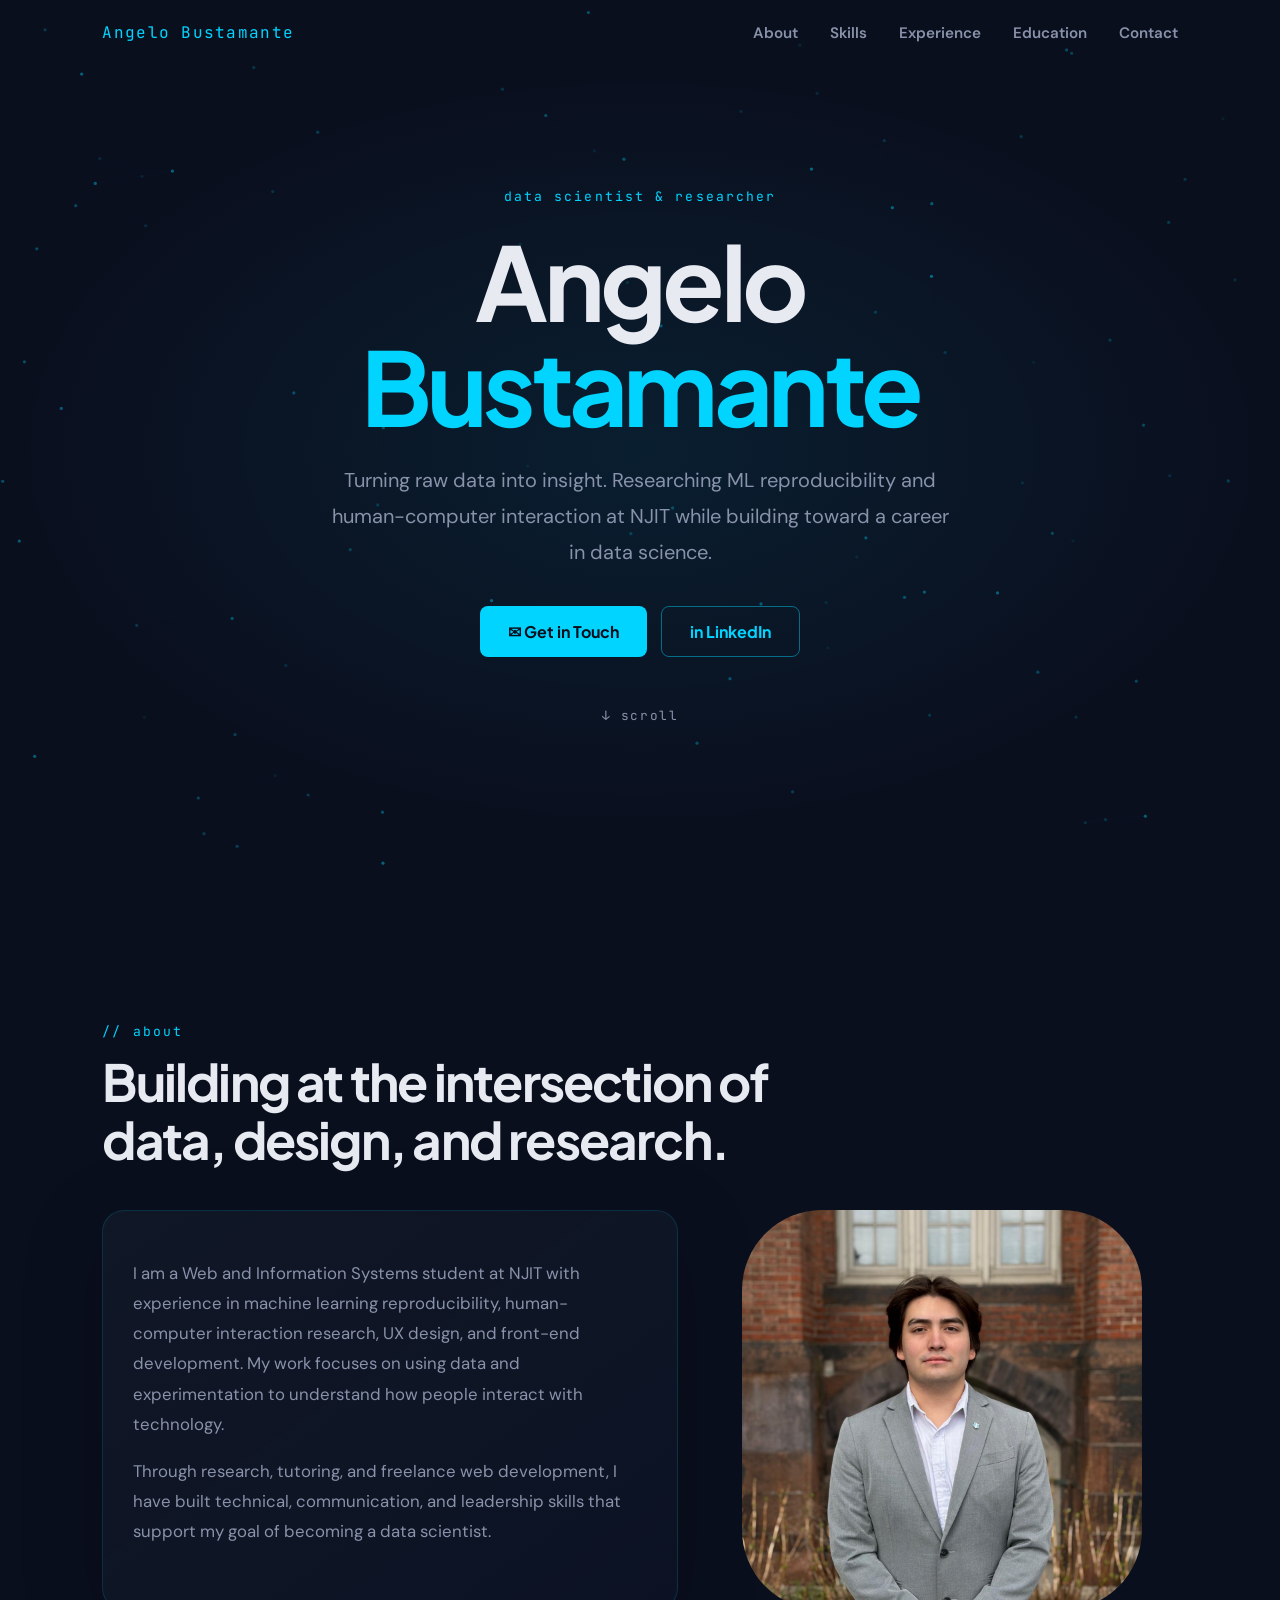
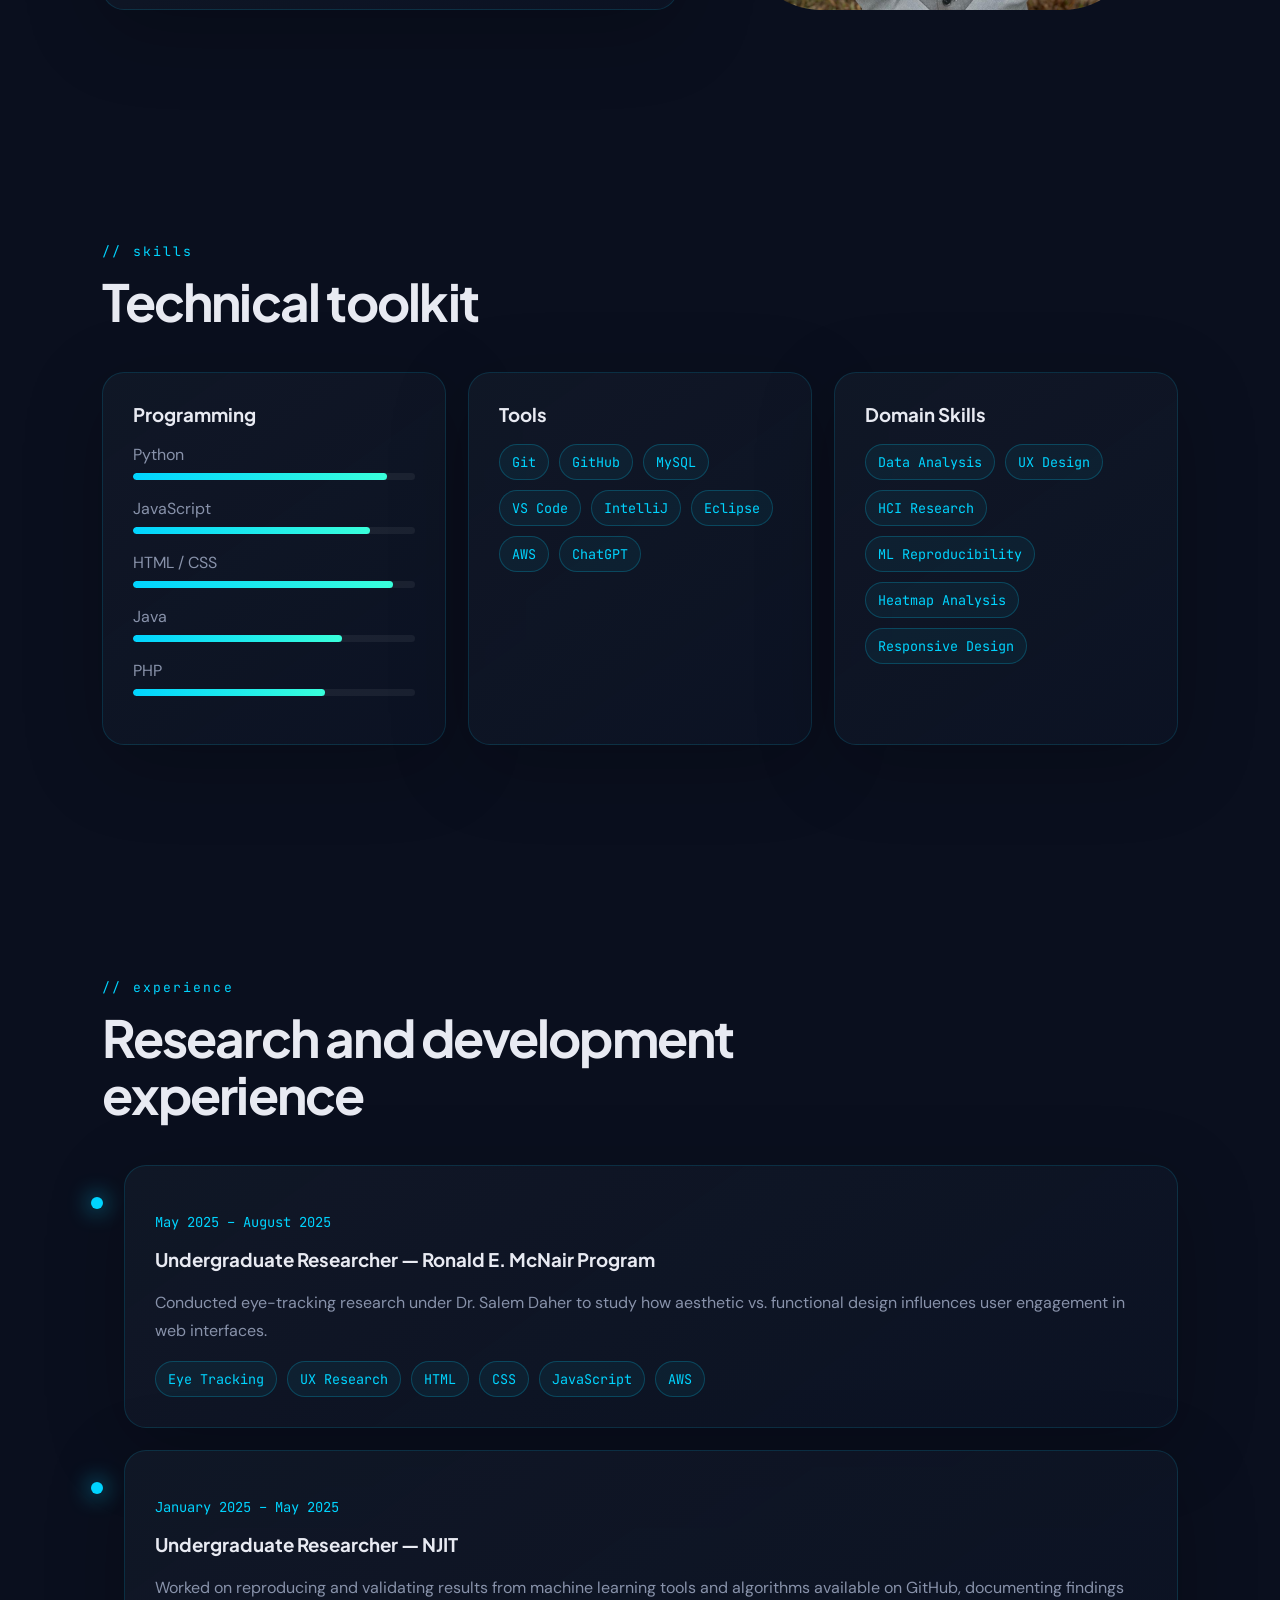
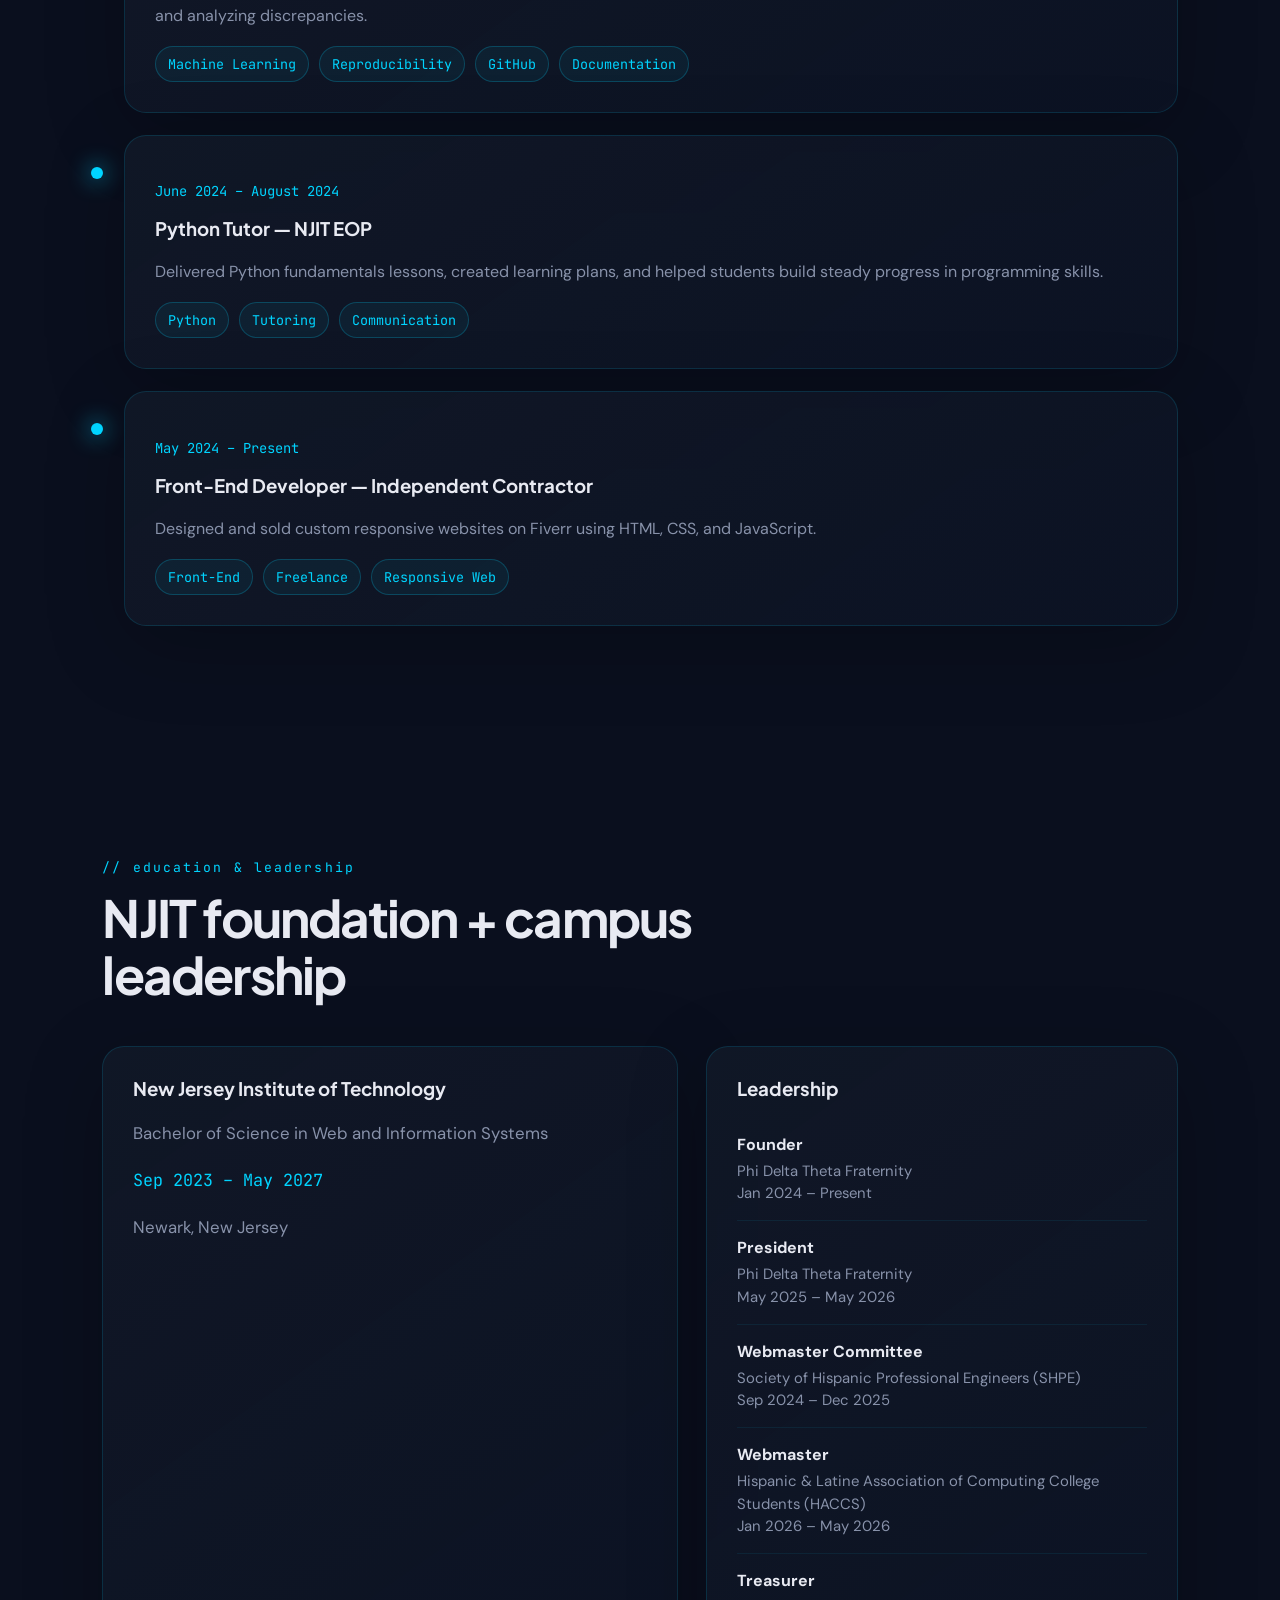
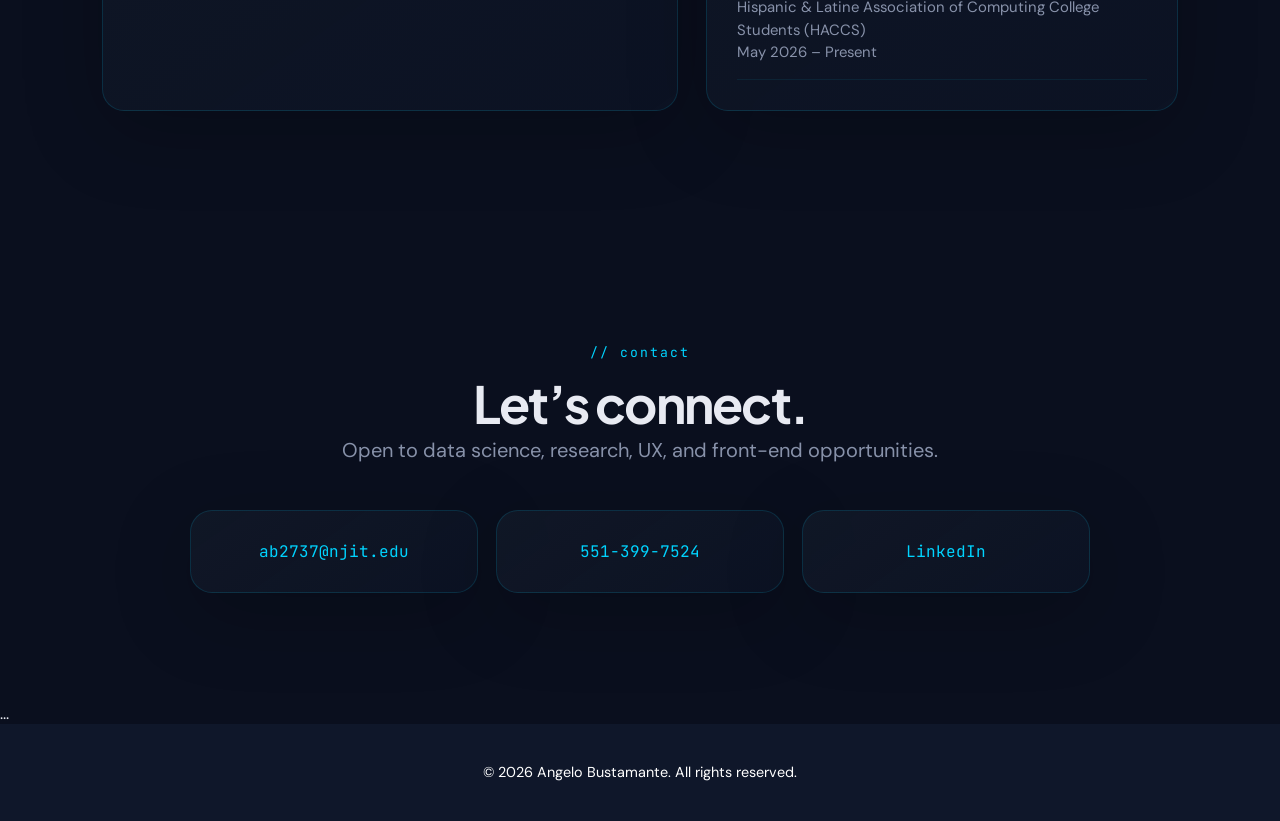
==== angelo_portfolio_code/index.html @ f9f96a9b "first commit" ====
<!DOCTYPE html>
<html lang="en">
<head>
  <meta charset="UTF-8" />
  <meta name="viewport" content="width=device-width, initial-scale=1.0" />
  <title>Angelo Bustamante | Data Scientist Portfolio</title>
  <link rel="preconnect" href="https://fonts.googleapis.com">
  <link rel="preconnect" href="https://fonts.gstatic.com" crossorigin>
  <link href="https://fonts.googleapis.com/css2?family=DM+Sans:wght@300;400;500;600;700&family=JetBrains+Mono:wght@400;500;600&family=Plus+Jakarta+Sans:wght@600;700;800&display=swap" rel="stylesheet">
  <link rel="stylesheet" href="styles.css" />
</head>
<body>
  <nav class="navbar" id="navbar">
    <a href="#home" class="logo">Angelo Bustamante</a>
    <button class="menu-toggle" id="menuToggle" aria-label="Open menu">☰</button>
    <div class="nav-links" id="navLinks">
      <a href="#about">About</a>
      <a href="#skills">Skills</a>
      <a href="#experience">Experience</a>
      <a href="#education">Education</a>
      <a href="#contact">Contact</a>
    </div>
  </nav>

  <main>
    <section class="hero" id="home">
      <canvas id="particleCanvas"></canvas>
      <div class="hero-glow"></div>
      <div class="hero-content">
        <p class="eyebrow">Data Scientist & Researcher</p>
        <h1>Angelo <span>Bustamante</span></h1>
        <p class="hero-text">
          Turning raw data into insight. Researching ML reproducibility and human-computer interaction at NJIT while building toward a career in data science.
        </p>
        <div class="hero-actions">
          <a href="mailto:ab2737@njit.edu" class="btn primary">✉ Get in Touch</a>
          <a href="https://linkedin.com/in/angelobustamante" target="_blank" class="btn secondary">in LinkedIn</a>
        </div>
        <a class="scroll-link" href="#about">↓ scroll</a>
      </div>
    </section>

    <section class="section" id="about">
      <div class="section-heading">
        <p class="eyebrow">// about</p>
        <h2>Building at the intersection of data, design, and research.</h2>
      </div>
      <div class="about-grid">
        <div class="glass-card">
          <p>
            I am a Web and Information Systems student at NJIT with experience in machine learning reproducibility, human-computer interaction research, UX design, and front-end development. My work focuses on using data and experimentation to understand how people interact with technology.
          </p>
          <p>
            Through research, tutoring, and freelance web development, I have built technical, communication, and leadership skills that support my goal of becoming a data scientist.
          </p>
        </div>
        <div class="radar-card">
          <img class="headshot" src="images/AngeloBustamanteheadshot.jpeg" alt="Angelo Bustamante">
          </div>
        </div>
      </div>
    </section>

    <section class="section" id="skills">
      <div class="section-heading">
        <p class="eyebrow">// skills</p>
        <h2>Technical toolkit</h2>
      </div>
      <div class="skills-grid">
        <article class="glass-card skill-card">
          <h3>Programming</h3>
          <div class="skill"><span>Python</span><div><i style="width:90%"></i></div></div>
          <div class="skill"><span>JavaScript</span><div><i style="width:84%"></i></div></div>
          <div class="skill"><span>HTML / CSS</span><div><i style="width:92%"></i></div></div>
          <div class="skill"><span>Java</span><div><i style="width:74%"></i></div></div>
          <div class="skill"><span>PHP</span><div><i style="width:68%"></i></div></div>
        </article>
        <article class="glass-card skill-card">
          <h3>Tools</h3>
          <div class="tags">
            <span>Git</span><span>GitHub</span><span>MySQL</span><span>VS Code</span><span>IntelliJ</span><span>Eclipse</span><span>AWS</span><span>ChatGPT</span>
          </div>
        </article>
        <article class="glass-card skill-card">
          <h3>Domain Skills</h3>
          <div class="tags">
            <span>Data Analysis</span><span>UX Design</span><span>HCI Research</span><span>ML Reproducibility</span><span>Heatmap Analysis</span><span>Responsive Design</span>
          </div>
        </article>
      </div>
    </section>

    <section class="section" id="experience">
      <div class="section-heading">
        <p class="eyebrow">// experience</p>
        <h2>Research and development experience</h2>
      </div>
      <div class="timeline">
        <article class="timeline-item">
          <p class="date">May 2025 – August 2025</p>
          <h3>Undergraduate Researcher — Ronald E. McNair Program</h3>
          <p>Conducted eye-tracking research under Dr. Salem Daher to study how aesthetic vs. functional design influences user engagement in web interfaces.</p>
          <div class="tags"><span>Eye Tracking</span><span>UX Research</span><span>HTML</span><span>CSS</span><span>JavaScript</span><span>AWS</span></div>
        </article>
        <article class="timeline-item">
          <p class="date">January 2025 – May 2025</p>
          <h3>Undergraduate Researcher — NJIT</h3>
          <p>Worked on reproducing and validating results from machine learning tools and algorithms available on GitHub, documenting findings and analyzing discrepancies.</p>
          <div class="tags"><span>Machine Learning</span><span>Reproducibility</span><span>GitHub</span><span>Documentation</span></div>
        </article>
        <article class="timeline-item">
          <p class="date">June 2024 – August 2024</p>
          <h3>Python Tutor — NJIT EOP</h3>
          <p>Delivered Python fundamentals lessons, created learning plans, and helped students build steady progress in programming skills.</p>
          <div class="tags"><span>Python</span><span>Tutoring</span><span>Communication</span></div>
        </article>
        <article class="timeline-item">
          <p class="date">May 2024 – Present</p>
          <h3>Front-End Developer — Independent Contractor</h3>
          <p>Designed and sold custom responsive websites on Fiverr using HTML, CSS, and JavaScript.</p>
          <div class="tags"><span>Front-End</span><span>Freelance</span><span>Responsive Web</span></div>
        </article>
      </div>
    </section>

    <section class="section" id="education">
      <div class="section-heading">
        <p class="eyebrow">// education & leadership</p>
        <h2>NJIT foundation + campus leadership</h2>
      </div>
      <div class="edu-grid">
        <article class="glass-card">
          <h3>New Jersey Institute of Technology</h3>
          <p class="muted">Bachelor of Science in Web and Information Systems</p>
          <p class="date">Sep 2023 – May 2027</p>
          <p class="muted">Newark, New Jersey</p>
        </article>
        <article class="glass-card leadership-card">
          <h3>Leadership</h3>
          <div class="leader"><b>Founder</b><span>Phi Delta Theta Fraternity  <br>Jan 2024 – Present</span></div>
          <div class="leader"><b>President</b><span>Phi Delta Theta Fraternity <br>May 2025 – May 2026</span></div>
          <div class="leader"><b>Webmaster Committee</b><span>Society of Hispanic Professional Engineers (SHPE)  <br>Sep 2024 – Dec 2025</span></div>
          <div class="leader"><b>Webmaster</b><span>Hispanic & Latine Association of Computing College Students (HACCS) <br>Jan 2026 – May 2026</span></div>
          <div class="leader"><b>Treasurer</b><span>Hispanic & Latine Association of Computing College Students (HACCS)  <br>May 2026 – Present</span></div>
        </article>
      </div>
    </section>

    <section class="section contact" id="contact">
      <div class="section-heading center">
        <p class="eyebrow">// contact</p>
        <h2>Let’s connect.</h2>
        <p class="hero-text">Open to data science, research, UX, and front-end opportunities.</p>
      </div>
      <div class="contact-grid">
        <a class="contact-card" href="mailto:ab2737@njit.edu">ab2737@njit.edu</a>
        <a class="contact-card" href="tel:5513997524">551-399-7524</a>
        <a class="contact-card" href="https://linkedin.com/in/angelobustamante" target="_blank">LinkedIn</a>
      </div>
    </section>
  </main>
  <section id="contact">
  ...
</section>

<footer class="footer">
  <p>© 2026 Angelo Bustamante. All rights reserved.</p>
</footer>


  <script src="script.js"></script>
</body>
</html>
---- angelo_portfolio_code/styles.css ----
:root {
  --bg: #0a0f1e;
  --panel: #111827;
  --panel2: #0d1425;
  --text: #e8eaf2;
  --muted: #8892aa;
  --cyan: #00d4ff;
  --border: rgba(0, 212, 255, 0.14);
  --glow: rgba(0, 212, 255, 0.18);
}
* { box-sizing: border-box; }
html { scroll-behavior: smooth; }
body {
  margin: 0;
  background: var(--bg);
  color: var(--text);
  font-family: "DM Sans", sans-serif;
}
a { color: inherit; text-decoration: none; }
.navbar {
  position: fixed;
  top: 0; left: 0; right: 0;
  z-index: 100;
  display: flex;
  align-items: center;
  justify-content: space-between;
  padding: 22px 8%;
  transition: 0.25s ease;
}
.navbar.scrolled {
  background: rgba(10, 15, 30, 0.9);
  backdrop-filter: blur(14px);
  border-bottom: 1px solid var(--border);
}
.logo {
  color: var(--cyan);
  font-family: "JetBrains Mono", monospace;
  letter-spacing: 0.08em;
}
.nav-links { display: flex; gap: 32px; }
.nav-links a {
  color: var(--muted);
  font-weight: 600;
  font-size: 0.95rem;
  transition: color 0.2s;
}
.nav-links a:hover { color: var(--cyan); }
.menu-toggle {
  display: none;
  background: transparent;
  border: 0;
  color: var(--cyan);
  font-size: 1.6rem;
}
.hero {
  min-height: 100vh;
  display: grid;
  place-items: center;
  position: relative;
  overflow: hidden;
}
#particleCanvas { position: absolute; inset: 0; width: 100%; height: 100%; opacity: 0.75; }
.hero-glow {
  position: absolute; inset: 0;
  background: radial-gradient(ellipse 70% 60% at 50% 50%, rgba(0,212,255,0.08), transparent 70%);
}
.hero-content {
  position: relative;
  z-index: 2;
  text-align: center;
  padding: 0 22px;
  max-width: 880px;
}
.eyebrow {
  font-family: "JetBrains Mono", monospace;
  color: var(--cyan);
  font-size: 0.82rem;
  letter-spacing: 0.16em;
  text-transform: lowercase;
}
h1, h2, h3 { font-family: "Plus Jakarta Sans", sans-serif; margin: 0; }
h1 {
  font-size: clamp(3rem, 8vw, 6.8rem);
  line-height: 1.02;
  letter-spacing: -0.045em;
  margin: 24px 0;
}
h1 span { color: var(--cyan); display: block; }
.hero-text {
  color: var(--muted);
  font-size: clamp(1rem, 2.2vw, 1.25rem);
  line-height: 1.8;
  max-width: 620px;
  margin: 0 auto 36px;
}
.hero-actions { display: flex; justify-content: center; gap: 14px; flex-wrap: wrap; }
.btn {
  display: inline-flex;
  align-items: center;
  justify-content: center;
  gap: 8px;
  padding: 14px 28px;
  border-radius: 8px;
  font-family: "Plus Jakarta Sans", sans-serif;
  font-weight: 700;
  transition: 0.2s ease;
}
.btn.primary { background: var(--cyan); color: var(--bg); }
.btn.primary:hover { transform: translateY(-2px); box-shadow: 0 0 30px var(--glow); }
.btn.secondary { border: 1px solid rgba(0,212,255,0.45); color: var(--cyan); }
.btn.secondary:hover { background: rgba(0,212,255,0.08); border-color: var(--cyan); }
.scroll-link {
  display: inline-block;
  margin-top: 50px;
  font-family: "JetBrains Mono", monospace;
  color: var(--muted);
  letter-spacing: 0.12em;
  font-size: 0.8rem;
}
.section { padding: 110px 8%; position: relative; }
.section-heading { max-width: 760px; margin-bottom: 42px; }
.section-heading.center { text-align: center; margin-inline: auto; }
h2 { font-size: clamp(2rem, 4vw, 3.2rem); line-height: 1.12; letter-spacing: -0.035em; }
.about-grid, .edu-grid { display: grid; grid-template-columns: 1.1fr 0.9fr; gap: 28px; align-items: stretch; }
.skills-grid { display: grid; grid-template-columns: repeat(3, 1fr); gap: 22px; }
.glass-card, .timeline-item, .contact-card {
  background: linear-gradient(145deg, rgba(17,24,39,0.92), rgba(13,20,37,0.8));
  border: 1px solid var(--border);
  border-radius: 22px;
  padding: 30px;
  box-shadow: 0 20px 80px rgba(0,0,0,0.22);
}
.glass-card p { color: var(--muted); line-height: 1.8; font-size: 1.05rem; }
.radar-card { display: grid; place-items: center; min-height: 310px; }
.radar {
  position: relative;
  width: 220px; height: 220px;
  border: 1px solid var(--border);
  border-radius: 50%;
  background: radial-gradient(circle, rgba(0,212,255,0.12), transparent 65%);
  box-shadow: inset 0 0 40px rgba(0,212,255,0.08), 0 0 60px rgba(0,212,255,0.08);
}

.skill-card h3, .glass-card h3, .timeline-item h3 { margin-bottom: 18px; }
.skill { margin: 18px 0; }
.skill span { display: flex; justify-content: space-between; color: var(--muted); margin-bottom: 8px; }
.skill div { height: 7px; background: rgba(255,255,255,0.06); border-radius: 999px; overflow: hidden; }
.skill i { display: block; height: 100%; background: linear-gradient(90deg, var(--cyan), #39ffdb); border-radius: 999px; }
.tags { display: flex; flex-wrap: wrap; gap: 10px; }
.tags span {
  border: 1px solid rgba(0,212,255,0.22);
  color: var(--cyan);
  background: rgba(0,212,255,0.06);
  padding: 8px 12px;
  border-radius: 999px;
  font-size: 0.84rem;
  font-family: "JetBrains Mono", monospace;
}
.timeline { position: relative; display: grid; gap: 22px; }
.timeline-item { position: relative; margin-left: 22px; }
.timeline-item:before {
  content: "";
  position: absolute;
  left: -34px; top: 31px;
  width: 12px; height: 12px;
  background: var(--cyan);
  border-radius: 50%;
  box-shadow: 0 0 22px var(--cyan);
}
.timeline-item p { color: var(--muted); line-height: 1.75; }
.date { color: var(--cyan) !important; font-family: "JetBrains Mono", monospace; font-size: 0.86rem; }
.muted { color: var(--muted); }
.leadership-card { display: grid; gap: 16px; }
.leader { display: grid; gap: 5px; padding-bottom: 16px; border-bottom: 1px solid rgba(0,212,255,0.08); }
.leader span { color: var(--muted); font-size: 0.93rem; line-height: 1.5; }
.contact-grid { display: grid; grid-template-columns: repeat(3, 1fr); gap: 18px; max-width: 900px; margin: 0 auto; }
.contact-card { text-align: center; color: var(--cyan); font-family: "JetBrains Mono", monospace; transition: 0.2s ease; }
.contact-card:hover { transform: translateY(-4px); border-color: var(--cyan); box-shadow: 0 0 40px rgba(0,212,255,0.08); }
@media (max-width: 850px) {
  .navbar { padding: 18px 6%; }
  .menu-toggle { display: block; }
  .nav-links {
    display: none;
    position: absolute;
    top: 64px; left: 0; right: 0;
    flex-direction: column;
    gap: 0;
    background: rgba(10,15,30,0.98);
    border-top: 1px solid var(--border);
  }
  .nav-links.open { display: flex; }
  .nav-links a { padding: 18px 6%; border-bottom: 1px solid rgba(0,212,255,0.08); }
  .about-grid, .skills-grid, .edu-grid, .contact-grid { grid-template-columns: 1fr; }
  .section { padding: 82px 6%; }
}
.headshot {
  width: 400px;
  height: 400px;
  object-fit: cover;
  border-radius: 20%;
}
.footer {
  text-align: center;
  padding: 25px;
  background: #0f172a;
  color: white;
  font-size: 0.9rem;
}
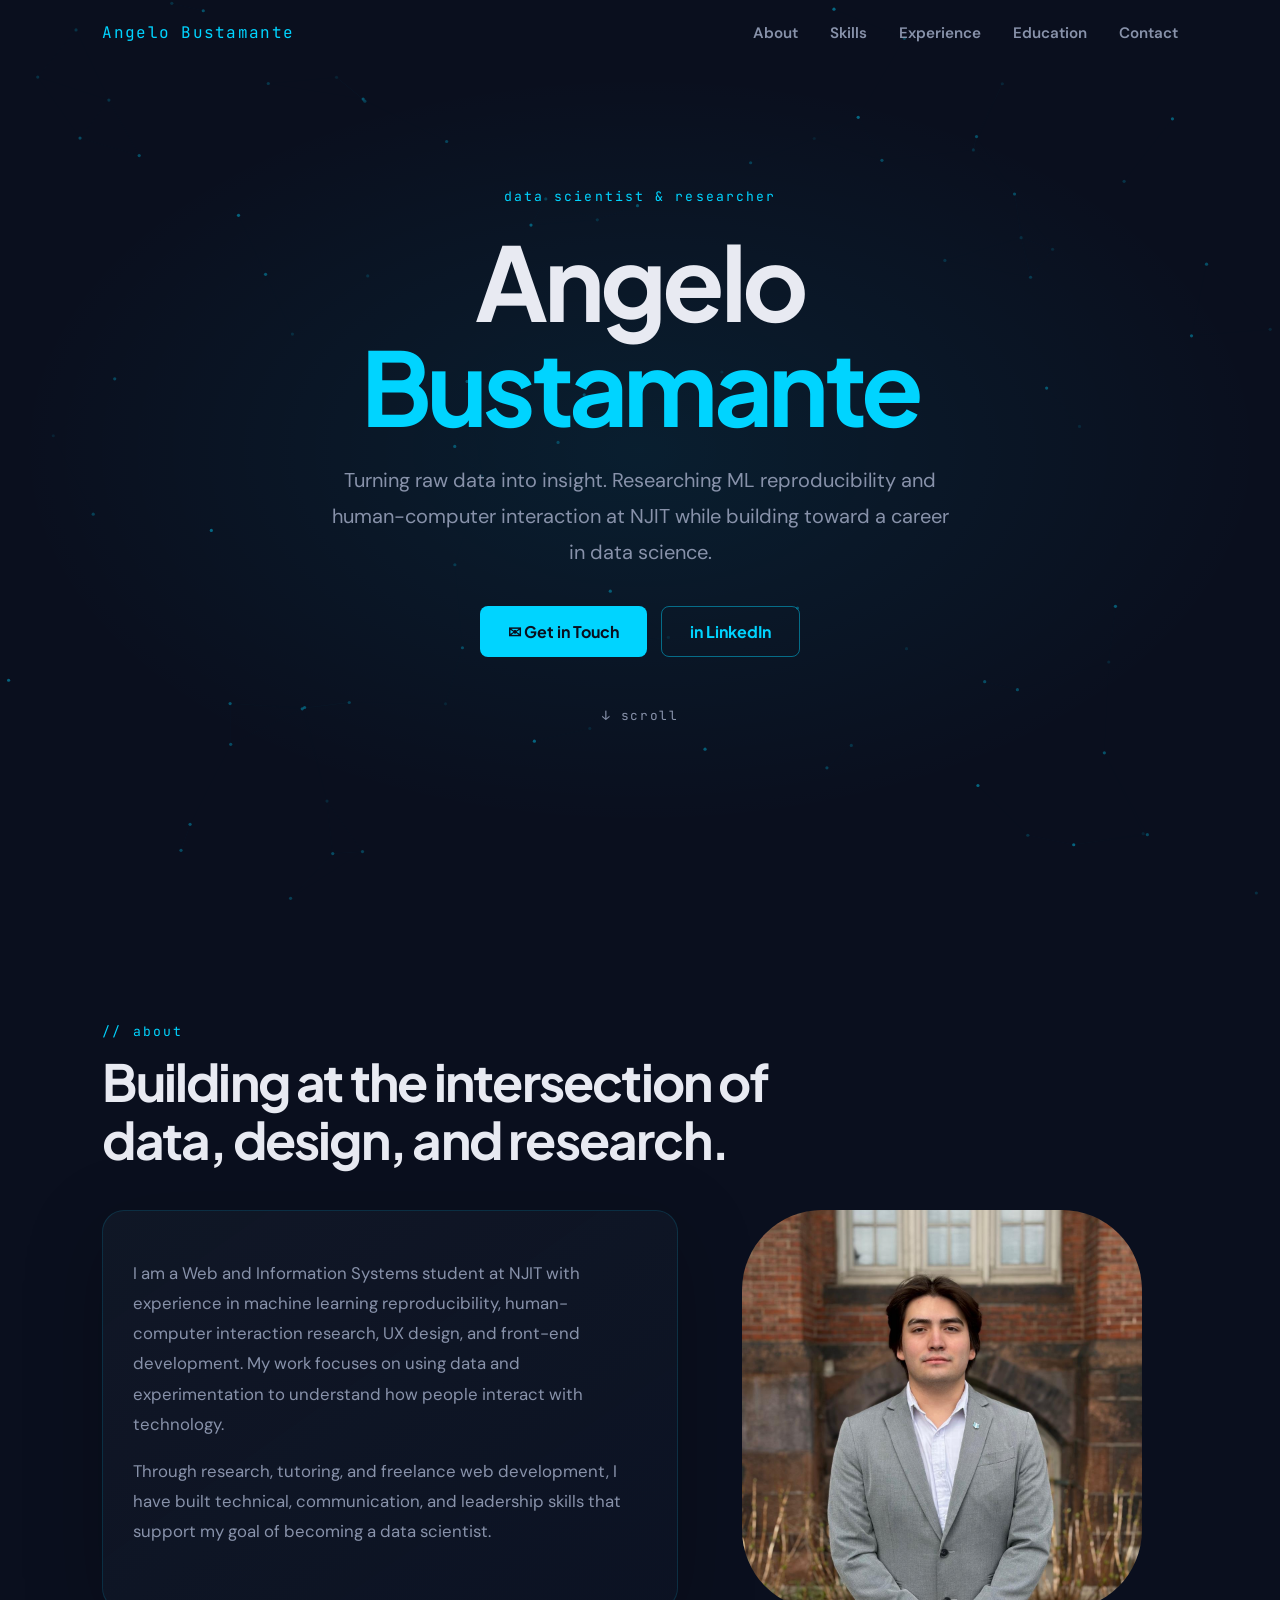
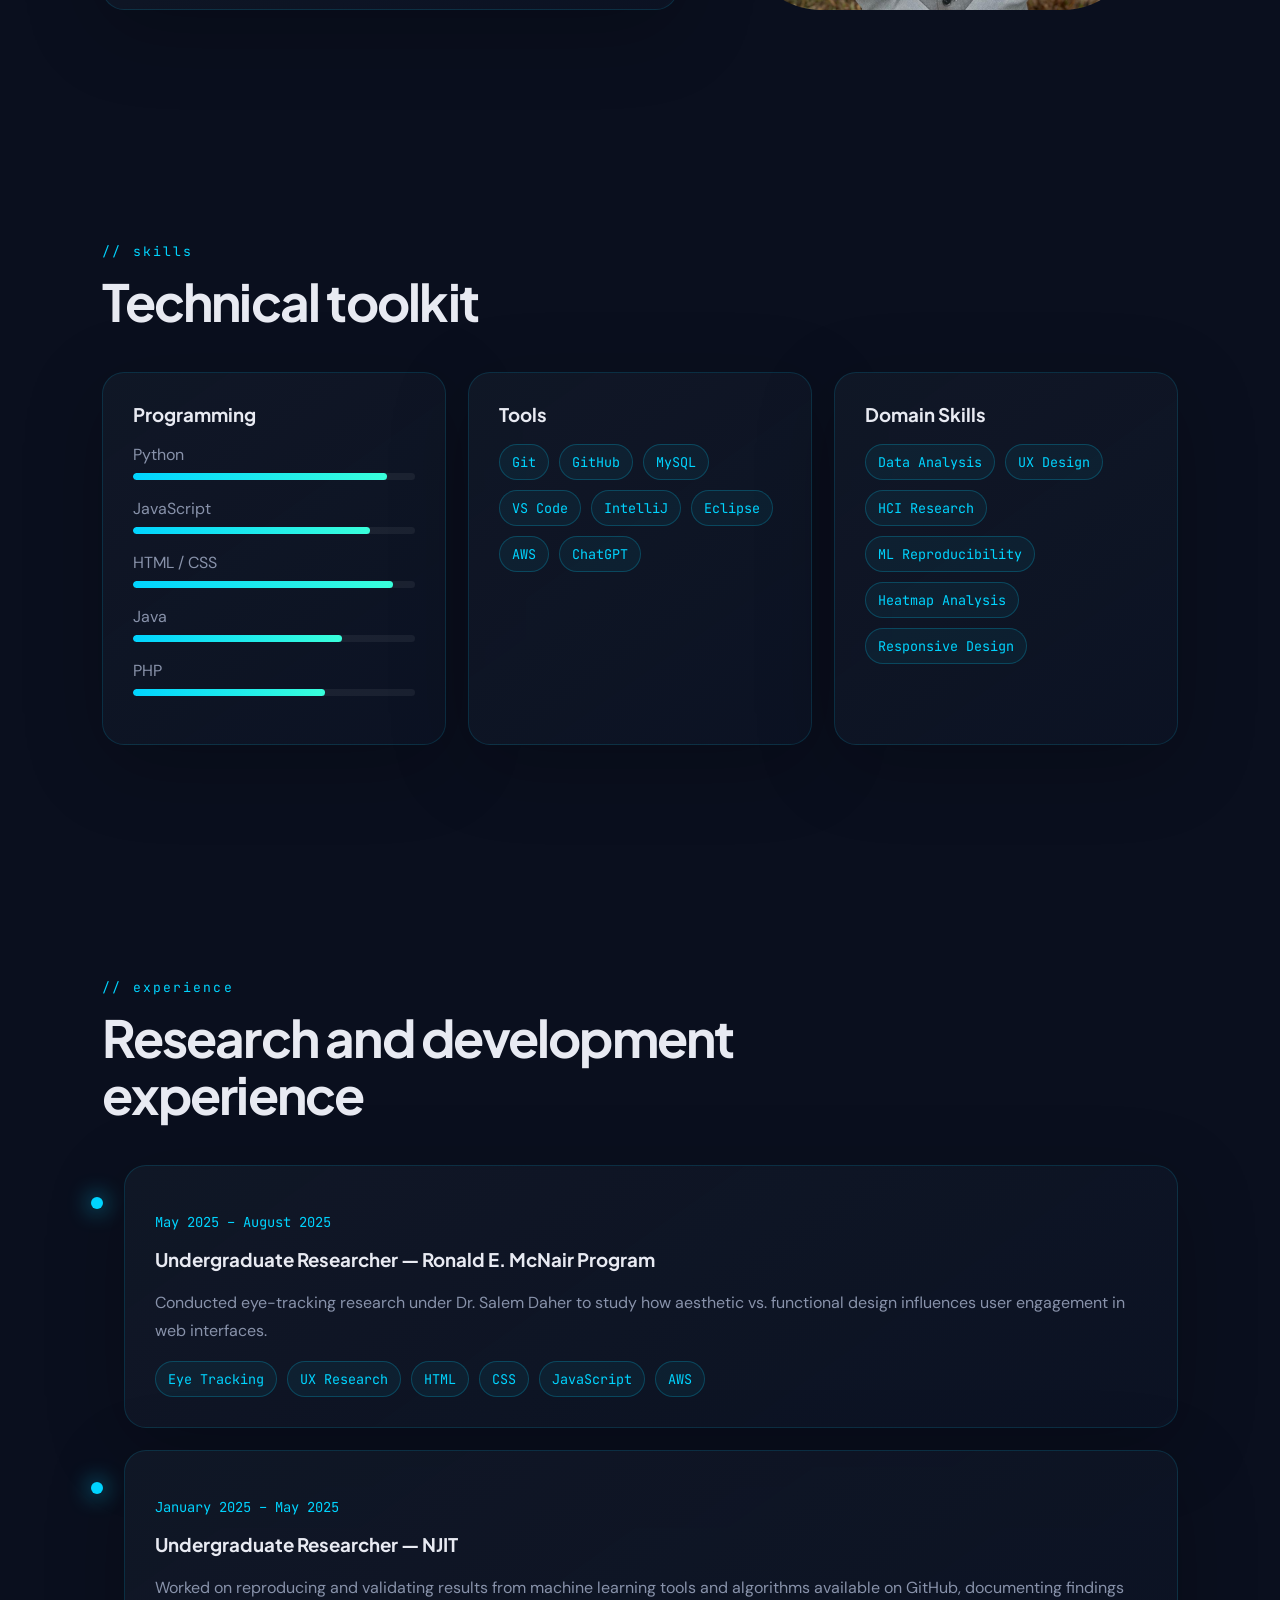
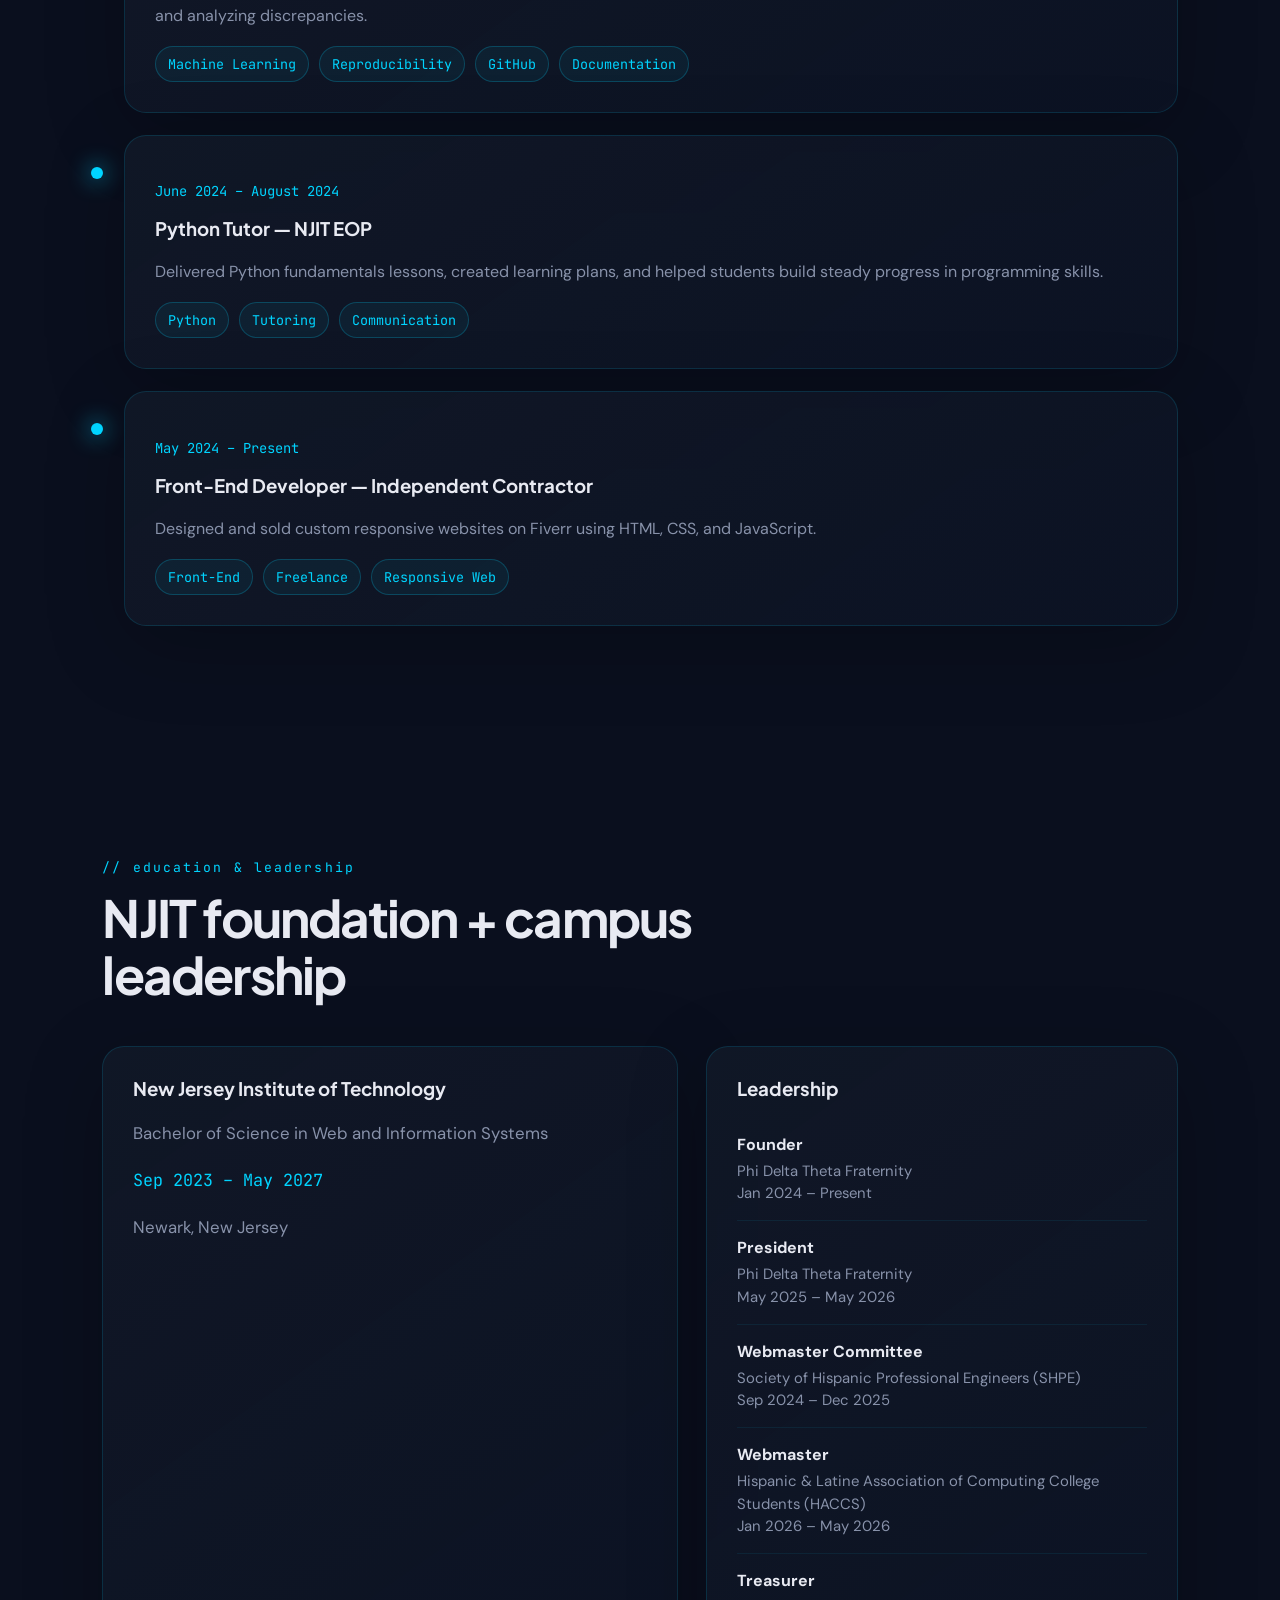
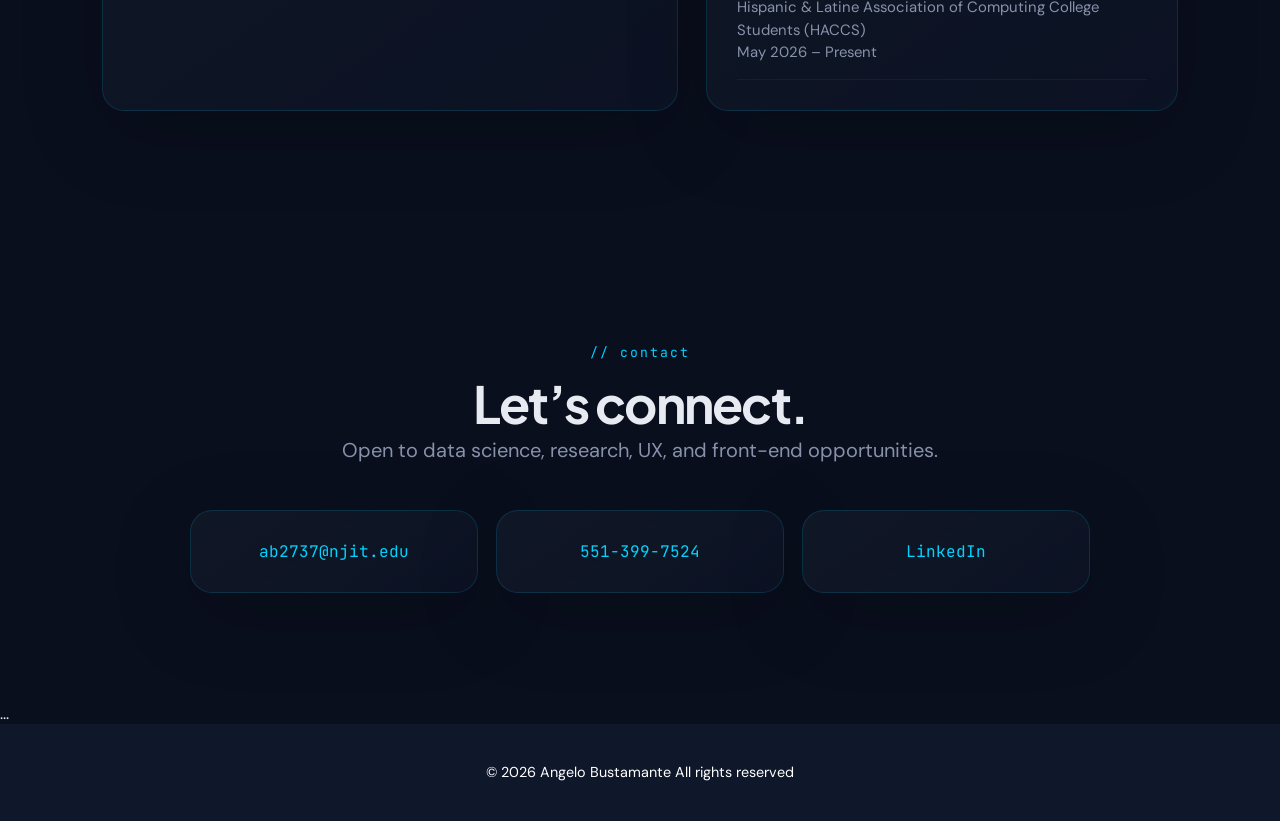
==== commit 151ddf1b: "changes" ====
--- a/angelo_portfolio_code/index.html
+++ b/angelo_portfolio_code/index.html
@@ -164,7 +164,7 @@
 </section>
 
 <footer class="footer">
-  <p>© 2026 Angelo Bustamante. All rights reserved.</p>
+  <p>© 2026 Angelo Bustamante All rights reserved</p>
 </footer>
 
 
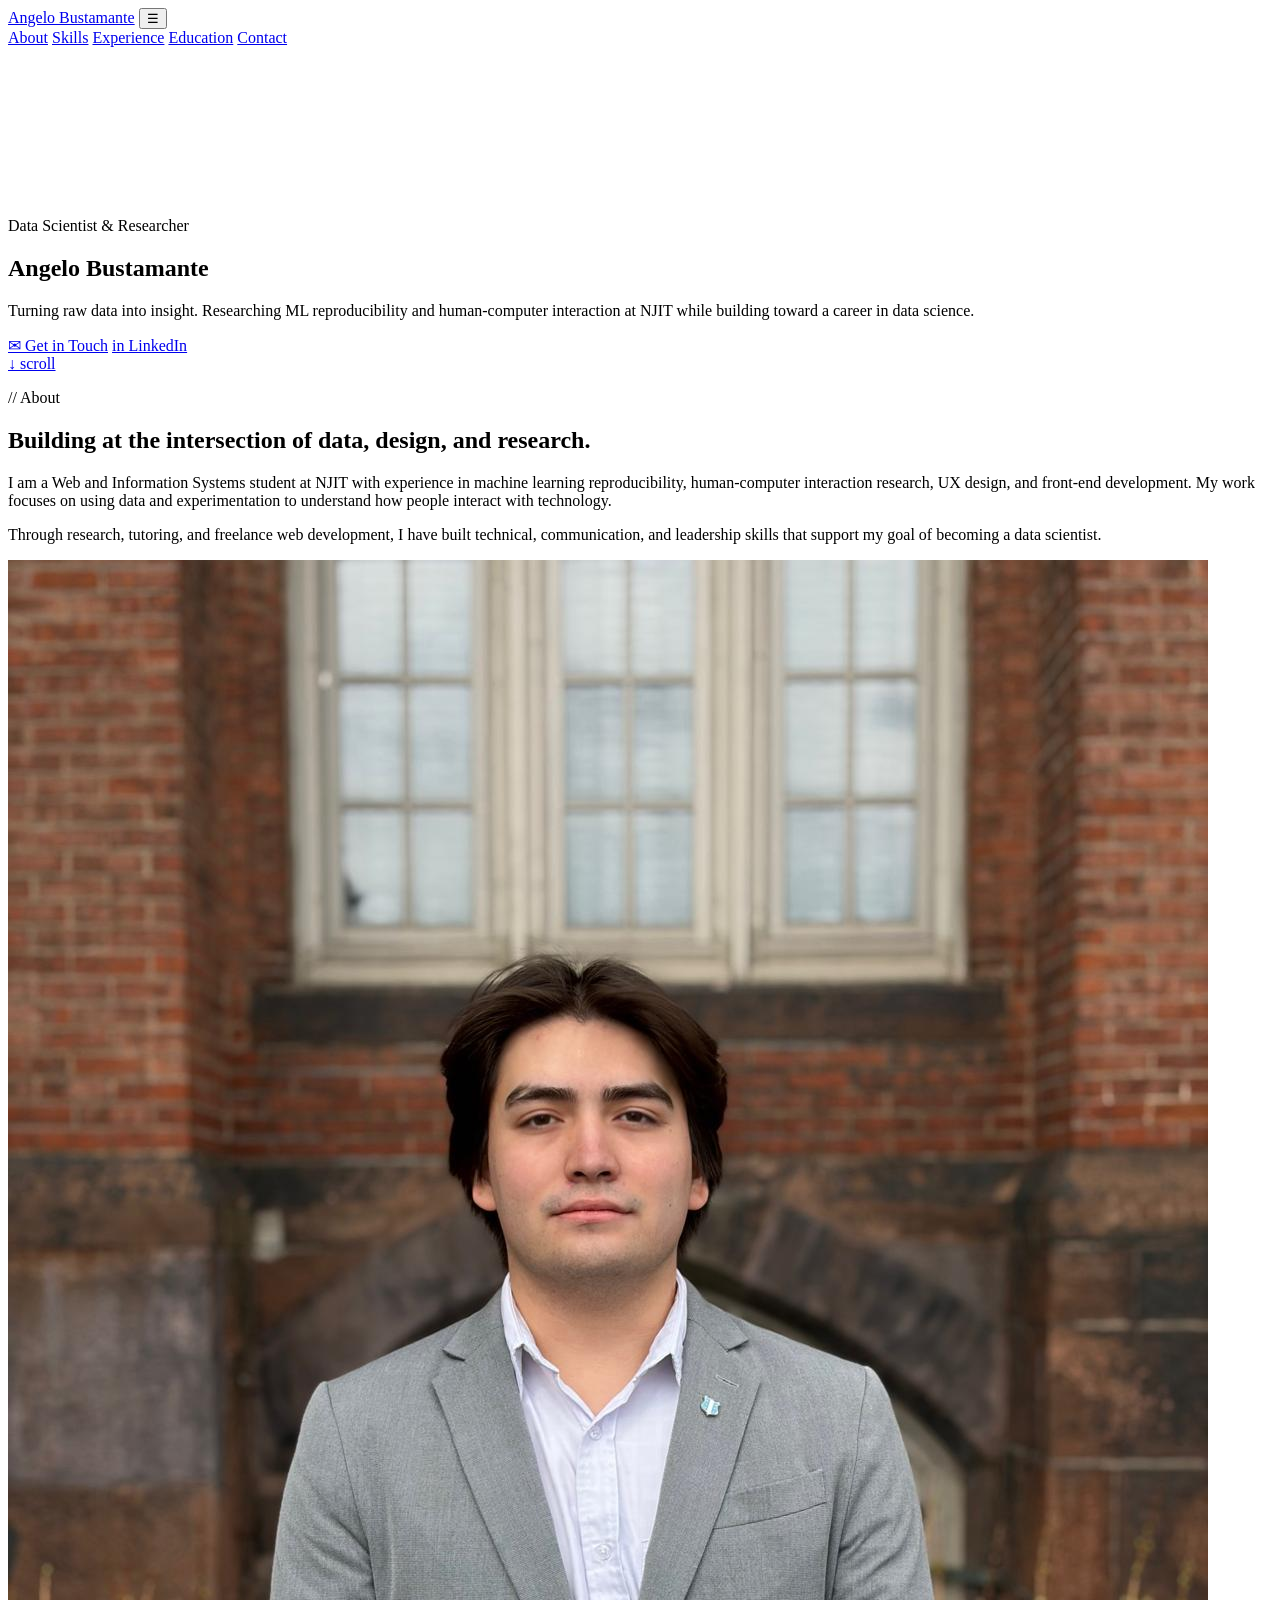
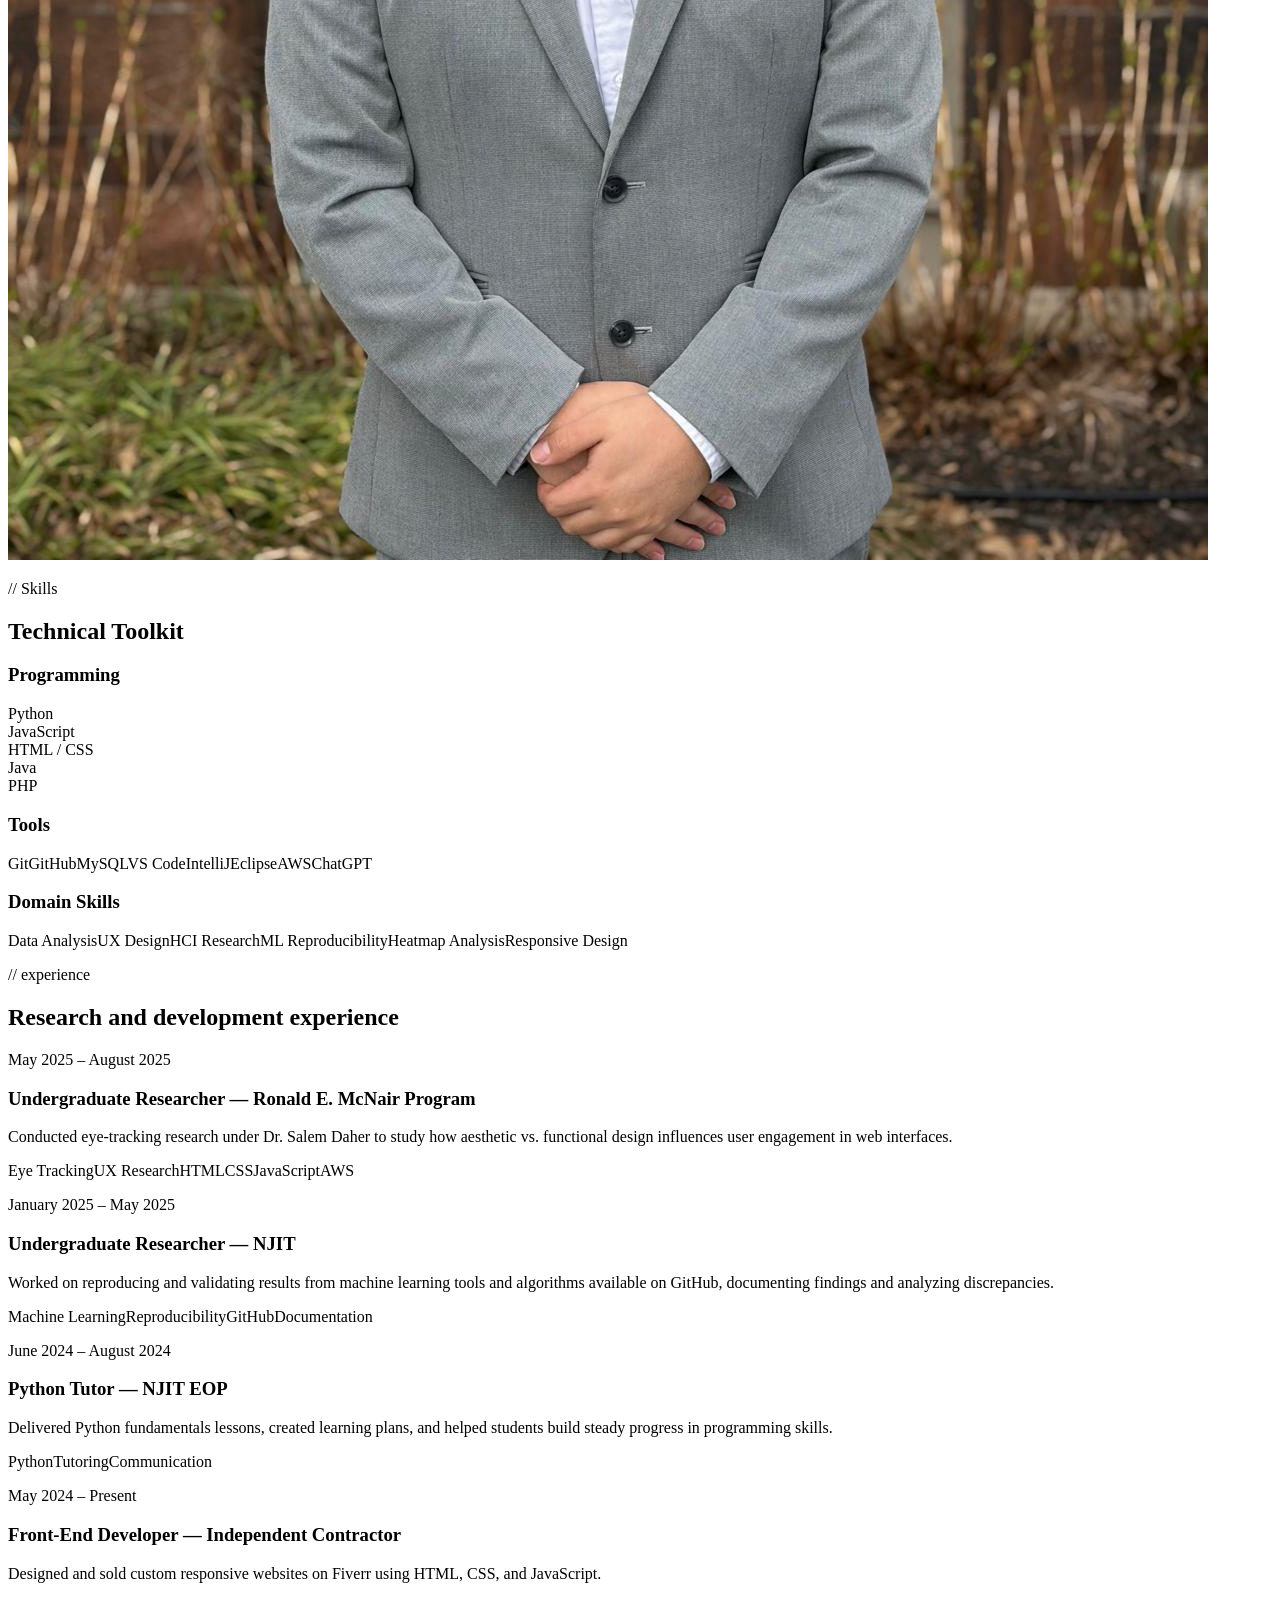
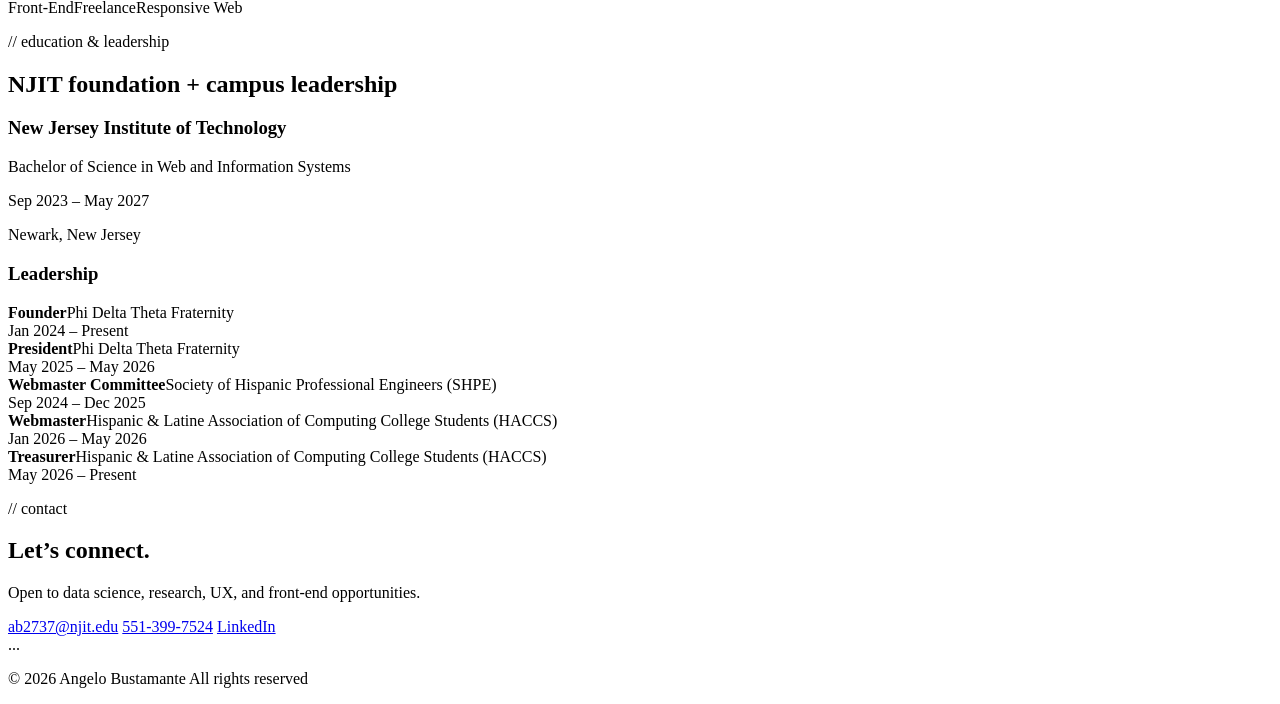
==== commit d92ce3bc: "Changes" ====
--- a/angelo_portfolio_code/index.html
+++ b/angelo_portfolio_code/index.html
@@ -42,7 +42,7 @@
 
     <section class="section" id="about">
       <div class="section-heading">
-        <p class="eyebrow">// about</p>
+        <p class="eyebrow">// About</p>
         <h2>Building at the intersection of data, design, and research.</h2>
       </div>
       <div class="about-grid">
@@ -63,8 +63,8 @@
 
     <section class="section" id="skills">
       <div class="section-heading">
-        <p class="eyebrow">// skills</p>
-        <h2>Technical toolkit</h2>
+        <p class="eyebrow">// Skills</p>
+        <h2>Technical Toolkit</h2>
       </div>
       <div class="skills-grid">
         <article class="glass-card skill-card">
